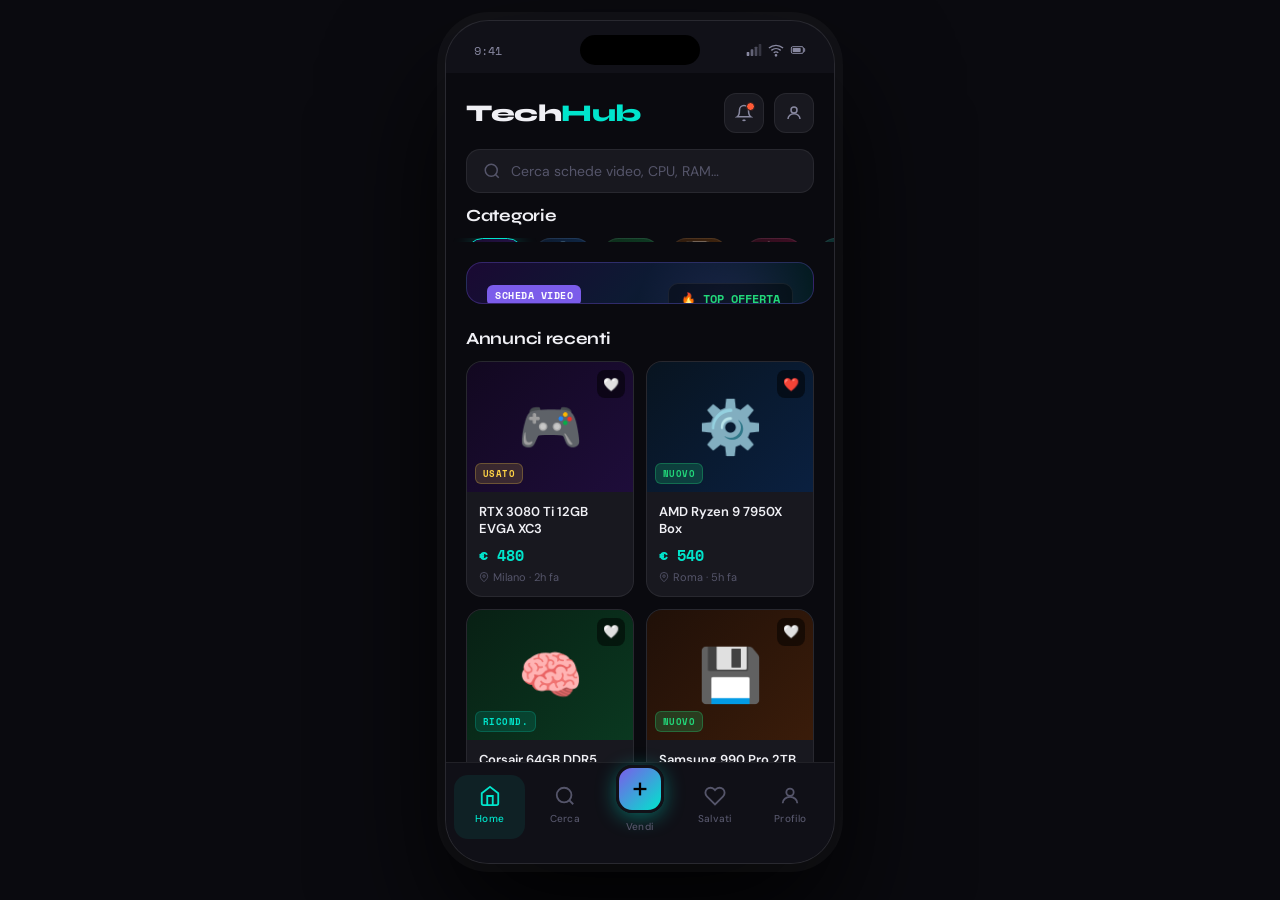
==== techmarket.html @ d09ad120 "aggiunto design claude" ====
<!DOCTYPE html>
<html lang="it">
<head>
<meta charset="UTF-8">
<meta name="viewport" content="width=device-width, initial-scale=1.0, maximum-scale=1.0">
<title>TechHub — Marketplace Hardware</title>
<link rel="preconnect" href="https://fonts.googleapis.com">
<link href="https://fonts.googleapis.com/css2?family=Space+Mono:wght@400;700&family=Syne:wght@400;600;700;800&family=DM+Sans:wght@300;400;500;600&display=swap" rel="stylesheet">
<style>
  :root {
    --bg: #0A0A0F;
    --surface: #111118;
    --surface2: #18181F;
    --surface3: #1E1E27;
    --border: rgba(255,255,255,0.07);
    --accent: #00E5CC;
    --accent2: #7B5CEA;
    --accent3: #FF5A36;
    --text: #F0F0F5;
    --text2: #8888A0;
    --text3: #55556A;
    --green: #22D87A;
    --yellow: #FFD445;
    --card-glow: rgba(0,229,204,0.04);
    --radius: 16px;
    --radius-sm: 10px;
    --font-display: 'Syne', sans-serif;
    --font-mono: 'Space Mono', monospace;
    --font-body: 'DM Sans', sans-serif;
  }

  * { margin: 0; padding: 0; box-sizing: border-box; -webkit-tap-highlight-color: transparent; }

  body {
    background: var(--bg);
    color: var(--text);
    font-family: var(--font-body);
    min-height: 100vh;
    display: flex;
    justify-content: center;
    align-items: flex-start;
    padding: 20px;
  }

  /* ── PHONE SHELL ── */
  .phone {
    width: 390px;
    min-height: 844px;
    background: var(--surface);
    border-radius: 44px;
    overflow: hidden;
    border: 1.5px solid rgba(255,255,255,0.10);
    box-shadow:
      0 0 0 8px rgba(255,255,255,0.03),
      0 60px 120px rgba(0,0,0,0.9),
      inset 0 1px 0 rgba(255,255,255,0.07);
    position: relative;
    display: flex;
    flex-direction: column;
  }

  /* STATUS BAR */
  .status-bar {
    display: flex;
    justify-content: space-between;
    align-items: center;
    padding: 14px 28px 8px;
    font-family: var(--font-mono);
    font-size: 12px;
    color: var(--text2);
    background: var(--surface);
    position: relative;
    z-index: 10;
    flex-shrink: 0;
  }
  .status-bar::after {
    content: '';
    position: absolute;
    top: 14px;
    left: 50%;
    transform: translateX(-50%);
    width: 120px;
    height: 30px;
    background: #000;
    border-radius: 20px;
  }
  .status-icons { display: flex; gap: 6px; align-items: center; }
  .status-icons svg { width: 16px; height: 16px; }

  /* CONTENT AREA */
  .app-content {
    flex: 1;
    overflow: hidden;
    position: relative;
  }

  /* PAGES */
  .page {
    position: absolute;
    inset: 0;
    overflow-y: auto;
    overflow-x: hidden;
    display: none;
    flex-direction: column;
    scrollbar-width: none;
    animation: pageIn 0.3s cubic-bezier(0.2,0,0,1);
  }
  .page::-webkit-scrollbar { display: none; }
  .page.active { display: flex; }

  @keyframes pageIn {
    from { opacity: 0; transform: translateY(12px); }
    to   { opacity: 1; transform: translateY(0); }
  }

  /* BOTTOM NAV */
  .bottom-nav {
    display: flex;
    padding: 12px 8px 24px;
    background: rgba(17,17,24,0.95);
    backdrop-filter: blur(20px);
    border-top: 1px solid var(--border);
    gap: 4px;
    flex-shrink: 0;
    position: relative;
    z-index: 100;
  }
  .nav-item {
    flex: 1;
    display: flex;
    flex-direction: column;
    align-items: center;
    gap: 5px;
    padding: 10px 4px 6px;
    border-radius: 14px;
    cursor: pointer;
    transition: all 0.2s;
    border: none;
    background: transparent;
    color: var(--text3);
  }
  .nav-item:hover { color: var(--text2); }
  .nav-item.active {
    color: var(--accent);
    background: rgba(0,229,204,0.08);
  }
  .nav-item svg { width: 22px; height: 22px; }
  .nav-item span { font-size: 10px; font-family: var(--font-body); font-weight: 500; letter-spacing: 0.02em; }

  /* ════════════════════════════════
     HOMEPAGE / FEED
  ════════════════════════════════ */
  .page-home { background: var(--bg); }

  .home-header {
    padding: 20px 20px 0;
    display: flex;
    justify-content: space-between;
    align-items: center;
  }
  .logo {
    font-family: var(--font-display);
    font-weight: 800;
    font-size: 24px;
    color: var(--text);
    letter-spacing: -0.5px;
  }
  .logo span { color: var(--accent); }
  .header-actions { display: flex; gap: 10px; align-items: center; }
  .icon-btn {
    width: 40px;
    height: 40px;
    border-radius: 12px;
    background: var(--surface2);
    border: 1px solid var(--border);
    display: flex;
    align-items: center;
    justify-content: center;
    cursor: pointer;
    color: var(--text2);
    transition: all 0.2s;
  }
  .icon-btn:hover { background: var(--surface3); color: var(--text); }
  .icon-btn svg { width: 18px; height: 18px; }
  .notif-dot {
    position: relative;
  }
  .notif-dot::after {
    content: '';
    position: absolute;
    top: 8px;
    right: 8px;
    width: 7px;
    height: 7px;
    background: var(--accent3);
    border-radius: 50%;
    border: 1.5px solid var(--surface2);
  }

  /* SEARCH BAR */
  .search-wrap {
    padding: 16px 20px 12px;
  }
  .search-bar {
    background: var(--surface2);
    border: 1px solid var(--border);
    border-radius: 14px;
    display: flex;
    align-items: center;
    gap: 10px;
    padding: 12px 16px;
    cursor: pointer;
    transition: border-color 0.2s;
  }
  .search-bar:hover { border-color: rgba(255,255,255,0.15); }
  .search-bar svg { width: 18px; height: 18px; color: var(--text3); flex-shrink: 0; }
  .search-bar span { font-size: 14px; color: var(--text3); font-weight: 400; }

  /* CATEGORIES */
  .section-title {
    font-family: var(--font-display);
    font-weight: 700;
    font-size: 17px;
    color: var(--text);
    letter-spacing: -0.3px;
    padding: 0 20px;
    margin-bottom: 12px;
  }
  .categories-scroll {
    display: flex;
    gap: 10px;
    padding: 0 20px 4px;
    overflow-x: auto;
    scrollbar-width: none;
    margin-bottom: 20px;
  }
  .categories-scroll::-webkit-scrollbar { display: none; }
  .cat-chip {
    flex-shrink: 0;
    display: flex;
    flex-direction: column;
    align-items: center;
    gap: 8px;
    cursor: pointer;
    transition: transform 0.2s;
  }
  .cat-chip:hover { transform: translateY(-2px); }
  .cat-icon {
    width: 58px;
    height: 58px;
    border-radius: 18px;
    display: flex;
    align-items: center;
    justify-content: center;
    font-size: 24px;
    border: 1px solid var(--border);
    transition: all 0.2s;
  }
  .cat-icon.gpu  { background: linear-gradient(135deg, #1a0d30, #2d1654); }
  .cat-icon.cpu  { background: linear-gradient(135deg, #0d1a2d, #0f2e54); }
  .cat-icon.ram  { background: linear-gradient(135deg, #0d2d1a, #0e4228); }
  .cat-icon.ssd  { background: linear-gradient(135deg, #2d1a0d, #4a2a0e); }
  .cat-icon.mb   { background: linear-gradient(135deg, #2d0d1a, #4a0e2a); }
  .cat-icon.cool { background: linear-gradient(135deg, #0d2d2d, #0e4040); }
  .cat-chip.sel .cat-icon { border-color: var(--accent); box-shadow: 0 0 16px rgba(0,229,204,0.25); }
  .cat-label { font-size: 11px; color: var(--text2); font-weight: 500; text-align: center; }

  /* FEATURED BANNER */
  .featured-banner {
    margin: 0 20px 24px;
    border-radius: var(--radius);
    background: linear-gradient(135deg, #1a0933 0%, #0d1a33 50%, #001a1a 100%);
    border: 1px solid rgba(123,92,234,0.3);
    padding: 20px;
    position: relative;
    overflow: hidden;
    cursor: pointer;
  }
  .featured-banner::before {
    content: '';
    position: absolute;
    top: -40px;
    right: -20px;
    width: 200px;
    height: 200px;
    background: radial-gradient(circle, rgba(123,92,234,0.2) 0%, transparent 70%);
  }
  .featured-tag {
    display: inline-block;
    background: var(--accent2);
    color: #fff;
    font-size: 10px;
    font-weight: 700;
    font-family: var(--font-mono);
    padding: 3px 8px;
    border-radius: 6px;
    margin-bottom: 8px;
    letter-spacing: 0.05em;
  }
  .featured-title {
    font-family: var(--font-display);
    font-size: 20px;
    font-weight: 800;
    line-height: 1.2;
    margin-bottom: 6px;
  }
  .featured-title span { color: var(--accent); }
  .featured-sub { font-size: 13px; color: var(--text2); margin-bottom: 16px; }
  .featured-price {
    font-family: var(--font-mono);
    font-size: 22px;
    font-weight: 700;
    color: var(--accent);
  }
  .featured-badge {
    position: absolute;
    top: 20px;
    right: 20px;
    background: rgba(0,0,0,0.4);
    border: 1px solid var(--border);
    border-radius: 10px;
    padding: 6px 12px;
    font-size: 12px;
    color: var(--green);
    font-family: var(--font-mono);
    font-weight: 700;
  }

  /* LISTING CARDS */
  .listing-grid {
    padding: 0 20px 20px;
    display: grid;
    grid-template-columns: 1fr 1fr;
    gap: 12px;
  }
  .listing-card {
    background: var(--surface2);
    border: 1px solid var(--border);
    border-radius: var(--radius);
    overflow: hidden;
    cursor: pointer;
    transition: all 0.2s;
  }
  .listing-card:hover {
    border-color: rgba(255,255,255,0.15);
    transform: translateY(-2px);
    box-shadow: 0 8px 32px rgba(0,0,0,0.4);
  }
  .card-thumb {
    height: 130px;
    display: flex;
    align-items: center;
    justify-content: center;
    font-size: 52px;
    position: relative;
    overflow: hidden;
  }
  .card-thumb.t1 { background: linear-gradient(135deg, #120820, #1e0d3a); }
  .card-thumb.t2 { background: linear-gradient(135deg, #081420, #0a2040); }
  .card-thumb.t3 { background: linear-gradient(135deg, #082014, #0a3820); }
  .card-thumb.t4 { background: linear-gradient(135deg, #201008, #3a1c0a); }
  .card-thumb.t5 { background: linear-gradient(135deg, #200814, #3a0a20); }
  .card-thumb.t6 { background: linear-gradient(135deg, #0a1a20, #0a2830); }
  .card-fav {
    position: absolute;
    top: 8px;
    right: 8px;
    width: 28px;
    height: 28px;
    border-radius: 8px;
    background: rgba(0,0,0,0.5);
    backdrop-filter: blur(8px);
    display: flex;
    align-items: center;
    justify-content: center;
    font-size: 13px;
  }
  .condition-badge {
    position: absolute;
    bottom: 8px;
    left: 8px;
    font-size: 9px;
    font-weight: 700;
    font-family: var(--font-mono);
    padding: 3px 7px;
    border-radius: 6px;
    letter-spacing: 0.05em;
    text-transform: uppercase;
  }
  .cond-new { background: rgba(34,216,122,0.2); color: var(--green); border: 1px solid rgba(34,216,122,0.3); }
  .cond-used { background: rgba(255,212,69,0.15); color: var(--yellow); border: 1px solid rgba(255,212,69,0.25); }
  .cond-ref { background: rgba(0,229,204,0.12); color: var(--accent); border: 1px solid rgba(0,229,204,0.2); }
  .card-body { padding: 12px; }
  .card-title {
    font-size: 13px;
    font-weight: 600;
    color: var(--text);
    line-height: 1.3;
    margin-bottom: 6px;
    display: -webkit-box;
    -webkit-line-clamp: 2;
    -webkit-box-orient: vertical;
    overflow: hidden;
  }
  .card-price {
    font-family: var(--font-mono);
    font-size: 15px;
    font-weight: 700;
    color: var(--accent);
    margin-bottom: 4px;
  }
  .card-meta {
    font-size: 11px;
    color: var(--text3);
    display: flex;
    align-items: center;
    gap: 4px;
  }
  .card-meta svg { width: 10px; height: 10px; }

  /* ════════════════════════════════
     SEARCH PAGE
  ════════════════════════════════ */
  .page-search { background: var(--bg); }

  .search-header {
    padding: 20px 20px 0;
    position: sticky;
    top: 0;
    background: rgba(10,10,15,0.95);
    backdrop-filter: blur(20px);
    z-index: 50;
    padding-bottom: 14px;
  }
  .search-input-wrap {
    display: flex;
    gap: 10px;
    align-items: center;
  }
  .search-input {
    flex: 1;
    background: var(--surface2);
    border: 1.5px solid var(--accent);
    border-radius: 14px;
    display: flex;
    align-items: center;
    gap: 10px;
    padding: 12px 16px;
    box-shadow: 0 0 20px rgba(0,229,204,0.1);
  }
  .search-input svg { width: 18px; height: 18px; color: var(--accent); flex-shrink: 0; }
  .search-input-text {
    font-size: 14px;
    font-weight: 400;
    color: var(--text);
    font-family: var(--font-body);
  }
  .search-input-cursor {
    display: inline-block;
    width: 2px;
    height: 14px;
    background: var(--accent);
    margin-left: 1px;
    animation: blink 1s infinite;
  }
  @keyframes blink { 0%,50% { opacity: 1; } 51%,100% { opacity: 0; } }

  .filter-btn {
    width: 48px;
    height: 48px;
    border-radius: 14px;
    background: var(--surface2);
    border: 1px solid var(--border);
    display: flex;
    align-items: center;
    justify-content: center;
    cursor: pointer;
    color: var(--text2);
    flex-shrink: 0;
    transition: all 0.2s;
    position: relative;
  }
  .filter-btn svg { width: 20px; height: 20px; }
  .filter-count {
    position: absolute;
    top: 6px;
    right: 6px;
    width: 16px;
    height: 16px;
    background: var(--accent3);
    border-radius: 50%;
    font-size: 9px;
    font-weight: 700;
    font-family: var(--font-mono);
    display: flex;
    align-items: center;
    justify-content: center;
    color: #fff;
  }

  /* FILTER CHIPS */
  .filter-chips {
    display: flex;
    gap: 8px;
    padding: 12px 20px 0;
    overflow-x: auto;
    scrollbar-width: none;
  }
  .filter-chips::-webkit-scrollbar { display: none; }
  .fchip {
    flex-shrink: 0;
    padding: 6px 14px;
    border-radius: 30px;
    font-size: 12px;
    font-weight: 500;
    font-family: var(--font-body);
    cursor: pointer;
    transition: all 0.2s;
  }
  .fchip.active {
    background: var(--accent);
    color: #000;
    font-weight: 700;
  }
  .fchip:not(.active) {
    background: var(--surface2);
    color: var(--text2);
    border: 1px solid var(--border);
  }

  /* SORT BAR */
  .sort-bar {
    display: flex;
    justify-content: space-between;
    align-items: center;
    padding: 16px 20px 12px;
  }
  .results-count {
    font-size: 13px;
    color: var(--text2);
  }
  .results-count strong { color: var(--text); font-family: var(--font-mono); }
  .sort-select {
    display: flex;
    align-items: center;
    gap: 6px;
    font-size: 12px;
    color: var(--text2);
    cursor: pointer;
    background: var(--surface2);
    padding: 6px 12px;
    border-radius: 30px;
    border: 1px solid var(--border);
  }
  .sort-select svg { width: 14px; height: 14px; }

  /* LIST VIEW CARDS */
  .search-results { padding: 0 20px 20px; display: flex; flex-direction: column; gap: 10px; }
  .result-card {
    background: var(--surface2);
    border: 1px solid var(--border);
    border-radius: var(--radius);
    display: flex;
    gap: 14px;
    padding: 14px;
    cursor: pointer;
    transition: all 0.2s;
    overflow: hidden;
    position: relative;
  }
  .result-card::before {
    content: '';
    position: absolute;
    left: 0;
    top: 0;
    bottom: 0;
    width: 3px;
    background: transparent;
    transition: background 0.2s;
  }
  .result-card:hover { border-color: rgba(255,255,255,0.15); transform: translateX(2px); }
  .result-card:hover::before { background: var(--accent); }
  .result-thumb {
    width: 90px;
    height: 90px;
    border-radius: 12px;
    display: flex;
    align-items: center;
    justify-content: center;
    font-size: 40px;
    flex-shrink: 0;
  }
  .rt1 { background: linear-gradient(135deg, #120820, #1e0d3a); }
  .rt2 { background: linear-gradient(135deg, #081420, #0a2040); }
  .rt3 { background: linear-gradient(135deg, #082014, #0a3820); }
  .rt4 { background: linear-gradient(135deg, #201008, #3a1c0a); }
  .rt5 { background: linear-gradient(135deg, #200814, #3a0a20); }
  .result-info { flex: 1; min-width: 0; }
  .result-title {
    font-size: 14px;
    font-weight: 600;
    color: var(--text);
    margin-bottom: 4px;
    white-space: nowrap;
    overflow: hidden;
    text-overflow: ellipsis;
  }
  .result-spec {
    font-size: 11px;
    color: var(--text2);
    margin-bottom: 8px;
    font-family: var(--font-mono);
  }
  .result-bottom {
    display: flex;
    justify-content: space-between;
    align-items: flex-end;
  }
  .result-price {
    font-family: var(--font-mono);
    font-size: 17px;
    font-weight: 700;
    color: var(--accent);
  }
  .result-price .was {
    font-size: 11px;
    color: var(--text3);
    text-decoration: line-through;
    font-weight: 400;
    display: block;
  }
  .result-tags { display: flex; flex-direction: column; align-items: flex-end; gap: 4px; }
  .tag {
    font-size: 10px;
    font-weight: 700;
    font-family: var(--font-mono);
    padding: 2px 8px;
    border-radius: 5px;
    letter-spacing: 0.04em;
    text-transform: uppercase;
  }
  .tag-loc { background: rgba(123,92,234,0.15); color: var(--accent2); border: 1px solid rgba(123,92,234,0.25); }
  .tag-ship { background: rgba(34,216,122,0.1); color: var(--green); border: 1px solid rgba(34,216,122,0.2); }
  .tag-neg { background: rgba(255,212,69,0.1); color: var(--yellow); border: 1px solid rgba(255,212,69,0.2); }

  /* ════════════════════════════════
     PRODUCT PAGE
  ════════════════════════════════ */
  .page-product { background: var(--bg); }

  .product-header {
    display: flex;
    justify-content: space-between;
    align-items: center;
    padding: 16px 20px;
    position: sticky;
    top: 0;
    background: rgba(10,10,15,0.9);
    backdrop-filter: blur(20px);
    z-index: 50;
  }

  .product-gallery {
    height: 260px;
    background: linear-gradient(135deg, #120820, #0a1020, #001a1a);
    display: flex;
    align-items: center;
    justify-content: center;
    position: relative;
    overflow: hidden;
  }
  .product-gallery::before {
    content: '';
    position: absolute;
    inset: 0;
    background:
      radial-gradient(circle at 30% 50%, rgba(123,92,234,0.15) 0%, transparent 60%),
      radial-gradient(circle at 70% 50%, rgba(0,229,204,0.1) 0%, transparent 60%);
  }
  .product-gallery-img { font-size: 110px; position: relative; z-index: 1; filter: drop-shadow(0 0 40px rgba(0,229,204,0.3)); }
  .gallery-dots { position: absolute; bottom: 14px; left: 50%; transform: translateX(-50%); display: flex; gap: 5px; }
  .gdot {
    width: 6px;
    height: 6px;
    border-radius: 50%;
    background: rgba(255,255,255,0.3);
    transition: all 0.2s;
  }
  .gdot.active { width: 16px; border-radius: 3px; background: var(--accent); }
  .gallery-share {
    position: absolute;
    top: 16px;
    right: 16px;
    display: flex;
    gap: 8px;
  }
  .gallery-action {
    width: 36px;
    height: 36px;
    border-radius: 10px;
    background: rgba(0,0,0,0.5);
    backdrop-filter: blur(8px);
    display: flex;
    align-items: center;
    justify-content: center;
    color: var(--text);
    cursor: pointer;
    border: 1px solid rgba(255,255,255,0.1);
  }
  .gallery-action svg { width: 16px; height: 16px; }

  .product-body { padding: 20px; }

  .product-badges { display: flex; gap: 8px; margin-bottom: 12px; flex-wrap: wrap; }

  .product-title {
    font-family: var(--font-display);
    font-size: 22px;
    font-weight: 800;
    line-height: 1.2;
    letter-spacing: -0.5px;
    margin-bottom: 6px;
  }
  .product-subtitle { font-size: 14px; color: var(--text2); margin-bottom: 20px; font-family: var(--font-mono); }

  .price-row {
    display: flex;
    justify-content: space-between;
    align-items: center;
    background: var(--surface2);
    border: 1px solid var(--border);
    border-radius: var(--radius);
    padding: 16px;
    margin-bottom: 20px;
  }
  .price-main {
    font-family: var(--font-mono);
    font-size: 28px;
    font-weight: 700;
    color: var(--accent);
  }
  .price-was {
    font-size: 13px;
    color: var(--text3);
    text-decoration: line-through;
    font-family: var(--font-mono);
    margin-top: 2px;
  }
  .price-actions { display: flex; gap: 8px; }
  .fav-btn {
    width: 42px;
    height: 42px;
    border-radius: 12px;
    background: var(--surface3);
    border: 1px solid var(--border);
    display: flex;
    align-items: center;
    justify-content: center;
    cursor: pointer;
    transition: all 0.2s;
  }
  .fav-btn svg { width: 20px; height: 20px; color: var(--text2); }
  .fav-btn.liked svg { color: var(--accent3); fill: var(--accent3); }

  /* SPECS TABLE */
  .specs-title {
    font-family: var(--font-display);
    font-size: 15px;
    font-weight: 700;
    margin-bottom: 12px;
    color: var(--text);
  }
  .specs-grid {
    display: grid;
    grid-template-columns: 1fr 1fr;
    gap: 8px;
    margin-bottom: 20px;
  }
  .spec-item {
    background: var(--surface2);
    border: 1px solid var(--border);
    border-radius: var(--radius-sm);
    padding: 12px;
  }
  .spec-label { font-size: 10px; color: var(--text3); text-transform: uppercase; letter-spacing: 0.08em; font-family: var(--font-mono); margin-bottom: 4px; }
  .spec-value { font-size: 13px; font-weight: 600; color: var(--text); }

  .desc-box {
    background: var(--surface2);
    border: 1px solid var(--border);
    border-radius: var(--radius);
    padding: 16px;
    margin-bottom: 20px;
  }
  .desc-text { font-size: 13px; color: var(--text2); line-height: 1.7; }
  .desc-more { color: var(--accent); font-size: 13px; font-weight: 600; margin-top: 8px; cursor: pointer; }

  /* SELLER CARD */
  .seller-card {
    background: var(--surface2);
    border: 1px solid var(--border);
    border-radius: var(--radius);
    padding: 16px;
    margin-bottom: 20px;
  }
  .seller-header-row {
    display: flex;
    align-items: center;
    gap: 12px;
    margin-bottom: 14px;
  }
  .seller-avatar {
    width: 50px;
    height: 50px;
    border-radius: 16px;
    background: linear-gradient(135deg, var(--accent2), var(--accent));
    display: flex;
    align-items: center;
    justify-content: center;
    font-size: 22px;
    font-weight: 700;
    font-family: var(--font-display);
    color: #fff;
    flex-shrink: 0;
    border: 2px solid rgba(0,229,204,0.3);
  }
  .seller-info { flex: 1; }
  .seller-name {
    font-size: 15px;
    font-weight: 700;
    font-family: var(--font-display);
    margin-bottom: 2px;
  }
  .seller-meta { font-size: 11px; color: var(--text2); display: flex; align-items: center; gap: 6px; }
  .verified-badge {
    background: rgba(0,229,204,0.1);
    color: var(--accent);
    font-size: 10px;
    font-weight: 700;
    font-family: var(--font-mono);
    padding: 2px 7px;
    border-radius: 5px;
    border: 1px solid rgba(0,229,204,0.2);
  }
  .seller-stats {
    display: grid;
    grid-template-columns: repeat(3, 1fr);
    gap: 10px;
    margin-bottom: 14px;
  }
  .seller-stat {
    text-align: center;
    background: var(--surface3);
    border-radius: 10px;
    padding: 10px 6px;
  }
  .seller-stat-val {
    font-family: var(--font-mono);
    font-size: 16px;
    font-weight: 700;
    color: var(--text);
    margin-bottom: 2px;
  }
  .seller-stat-val.green { color: var(--green); }
  .seller-stat-val.yellow { color: var(--yellow); }
  .seller-stat-label { font-size: 10px; color: var(--text3); text-transform: uppercase; letter-spacing: 0.05em; font-family: var(--font-mono); }

  .stars { color: var(--yellow); font-size: 14px; letter-spacing: 1px; }

  .contact-btns { display: flex; gap: 8px; }
  .btn-chat {
    flex: 1;
    padding: 14px;
    border-radius: var(--radius-sm);
    background: var(--accent);
    color: #000;
    font-size: 14px;
    font-weight: 700;
    font-family: var(--font-display);
    border: none;
    cursor: pointer;
    display: flex;
    align-items: center;
    justify-content: center;
    gap: 8px;
    transition: all 0.2s;
    letter-spacing: 0.02em;
  }
  .btn-chat:hover { background: #00ccb5; transform: translateY(-1px); }
  .btn-chat svg { width: 18px; height: 18px; }
  .btn-call {
    width: 50px;
    border-radius: var(--radius-sm);
    background: var(--surface3);
    border: 1px solid var(--border);
    display: flex;
    align-items: center;
    justify-content: center;
    cursor: pointer;
    transition: all 0.2s;
    color: var(--text2);
  }
  .btn-call:hover { border-color: var(--text); color: var(--text); }
  .btn-call svg { width: 20px; height: 20px; }

  /* STICKY BUY BAR */
  .buy-bar {
    position: sticky;
    bottom: 0;
    background: rgba(17,17,24,0.97);
    backdrop-filter: blur(20px);
    border-top: 1px solid var(--border);
    padding: 14px 20px 20px;
    display: flex;
    gap: 10px;
    align-items: center;
    z-index: 50;
  }
  .buy-price {
    flex: 1;
  }
  .buy-price-label { font-size: 11px; color: var(--text3); margin-bottom: 2px; text-transform: uppercase; font-family: var(--font-mono); letter-spacing: 0.06em; }
  .buy-price-val { font-family: var(--font-mono); font-size: 20px; font-weight: 700; color: var(--accent); }
  .btn-buy {
    padding: 14px 24px;
    border-radius: var(--radius-sm);
    background: linear-gradient(135deg, var(--accent2), var(--accent));
    color: #fff;
    font-size: 14px;
    font-weight: 700;
    font-family: var(--font-display);
    border: none;
    cursor: pointer;
    transition: all 0.2s;
    letter-spacing: 0.02em;
    white-space: nowrap;
  }
  .btn-buy:hover { opacity: 0.9; transform: translateY(-1px); box-shadow: 0 6px 24px rgba(123,92,234,0.4); }

  /* ════════════════════════════════
     PROFILE PAGE
  ════════════════════════════════ */
  .page-profile { background: var(--bg); }

  .profile-banner {
    height: 160px;
    background: linear-gradient(135deg, #0d0820 0%, #1a0d40 40%, #002020 100%);
    position: relative;
    overflow: hidden;
  }
  .profile-banner::before {
    content: '';
    position: absolute;
    inset: 0;
    background:
      radial-gradient(circle at 20% 50%, rgba(123,92,234,0.3) 0%, transparent 60%),
      radial-gradient(circle at 80% 50%, rgba(0,229,204,0.2) 0%, transparent 60%);
  }
  .profile-banner-pattern {
    position: absolute;
    inset: 0;
    background-image: repeating-linear-gradient(
      45deg,
      transparent,
      transparent 20px,
      rgba(255,255,255,0.015) 20px,
      rgba(255,255,255,0.015) 21px
    );
  }
  .profile-settings-btn {
    position: absolute;
    top: 16px;
    right: 16px;
    width: 36px;
    height: 36px;
    border-radius: 10px;
    background: rgba(0,0,0,0.4);
    backdrop-filter: blur(8px);
    display: flex;
    align-items: center;
    justify-content: center;
    cursor: pointer;
    border: 1px solid rgba(255,255,255,0.1);
    color: var(--text2);
  }
  .profile-settings-btn svg { width: 18px; height: 18px; }

  .profile-info-row {
    padding: 0 20px 20px;
    display: flex;
    gap: 16px;
    align-items: flex-end;
    margin-top: -40px;
    position: relative;
    z-index: 2;
  }
  .profile-avatar {
    width: 80px;
    height: 80px;
    border-radius: 24px;
    background: linear-gradient(135deg, var(--accent2), #4a2db0);
    display: flex;
    align-items: center;
    justify-content: center;
    font-size: 32px;
    font-weight: 800;
    font-family: var(--font-display);
    color: #fff;
    border: 3px solid var(--surface);
    flex-shrink: 0;
    box-shadow: 0 4px 20px rgba(123,92,234,0.4);
  }
  .profile-text { flex: 1; padding-bottom: 4px; }
  .profile-name {
    font-family: var(--font-display);
    font-size: 20px;
    font-weight: 800;
    margin-bottom: 2px;
    letter-spacing: -0.3px;
  }
  .profile-handle { font-size: 13px; color: var(--text3); font-family: var(--font-mono); margin-bottom: 4px; }
  .profile-verified { display: flex; align-items: center; gap: 6px; }

  .profile-stats-row {
    display: grid;
    grid-template-columns: repeat(4, 1fr);
    gap: 8px;
    padding: 0 20px 20px;
  }
  .pstat {
    background: var(--surface2);
    border: 1px solid var(--border);
    border-radius: var(--radius-sm);
    padding: 12px 8px;
    text-align: center;
  }
  .pstat-val {
    font-family: var(--font-mono);
    font-size: 17px;
    font-weight: 700;
    color: var(--text);
    margin-bottom: 2px;
  }
  .pstat-val.ac { color: var(--accent); }
  .pstat-val.gn { color: var(--green); }
  .pstat-label { font-size: 9px; color: var(--text3); text-transform: uppercase; letter-spacing: 0.06em; font-family: var(--font-mono); }

  .profile-bio {
    margin: 0 20px 20px;
    background: var(--surface2);
    border: 1px solid var(--border);
    border-radius: var(--radius);
    padding: 14px;
    font-size: 13px;
    color: var(--text2);
    line-height: 1.6;
  }

  /* TABS */
  .profile-tabs {
    display: flex;
    padding: 0 20px;
    gap: 4px;
    border-bottom: 1px solid var(--border);
    margin-bottom: 16px;
    position: sticky;
    top: 0;
    background: rgba(10,10,15,0.95);
    backdrop-filter: blur(10px);
    z-index: 30;
    padding-top: 4px;
  }
  .ptab {
    flex: 1;
    padding: 12px 8px;
    text-align: center;
    font-size: 13px;
    font-weight: 600;
    font-family: var(--font-body);
    color: var(--text3);
    cursor: pointer;
    border-bottom: 2px solid transparent;
    transition: all 0.2s;
    margin-bottom: -1px;
  }
  .ptab.active { color: var(--accent); border-bottom-color: var(--accent); }

  .listing-grid-profile {
    padding: 0 20px 20px;
    display: grid;
    grid-template-columns: 1fr 1fr;
    gap: 12px;
  }

  /* ACTIVE LISTING CARD */
  .profile-listing-card {
    background: var(--surface2);
    border: 1px solid var(--border);
    border-radius: var(--radius);
    overflow: hidden;
    cursor: pointer;
    transition: all 0.2s;
    position: relative;
  }
  .profile-listing-card:hover { transform: translateY(-2px); border-color: rgba(255,255,255,0.15); }
  .plc-thumb {
    height: 110px;
    display: flex;
    align-items: center;
    justify-content: center;
    font-size: 44px;
    position: relative;
  }
  .plc-status {
    position: absolute;
    top: 8px;
    right: 8px;
    font-size: 9px;
    font-weight: 700;
    font-family: var(--font-mono);
    padding: 3px 7px;
    border-radius: 5px;
    text-transform: uppercase;
    letter-spacing: 0.05em;
  }
  .status-active { background: rgba(34,216,122,0.15); color: var(--green); border: 1px solid rgba(34,216,122,0.25); }
  .status-paused { background: rgba(255,212,69,0.12); color: var(--yellow); border: 1px solid rgba(255,212,69,0.2); }
  .status-sold { background: rgba(255,90,54,0.12); color: var(--accent3); border: 1px solid rgba(255,90,54,0.2); }
  .plc-body { padding: 10px 12px; }
  .plc-title { font-size: 12px; font-weight: 600; margin-bottom: 4px; line-height: 1.3; color: var(--text); }
  .plc-price { font-family: var(--font-mono); font-size: 14px; font-weight: 700; color: var(--accent); margin-bottom: 6px; }
  .plc-stats {
    display: flex;
    gap: 10px;
  }
  .plc-stat { font-size: 10px; color: var(--text3); display: flex; align-items: center; gap: 3px; }
  .plc-stat svg { width: 10px; height: 10px; }

  .add-listing-btn {
    width: 100%;
    padding: 16px;
    border-radius: var(--radius);
    background: transparent;
    border: 2px dashed rgba(0,229,204,0.3);
    color: var(--accent);
    font-size: 14px;
    font-weight: 700;
    font-family: var(--font-display);
    cursor: pointer;
    display: flex;
    align-items: center;
    justify-content: center;
    gap: 8px;
    transition: all 0.2s;
    margin-top: 4px;
  }
  .add-listing-btn:hover { background: rgba(0,229,204,0.05); border-color: rgba(0,229,204,0.5); }
  .add-listing-btn svg { width: 20px; height: 20px; }

  /* DIVIDER */
  .section-divider {
    height: 1px;
    background: var(--border);
    margin: 4px 20px 20px;
  }

  /* BACK LINK */
  .back-link {
    display: flex;
    align-items: center;
    gap: 8px;
    font-size: 14px;
    color: var(--text2);
    cursor: pointer;
    transition: color 0.2s;
  }
  .back-link:hover { color: var(--text); }
  .back-link svg { width: 20px; height: 20px; }

  /* MISC */
  .mb-16 { margin-bottom: 16px; }
  .mb-20 { margin-bottom: 20px; }
  .px-20 { padding: 0 20px; }

  .related-title {
    font-family: var(--font-display);
    font-size: 16px;
    font-weight: 700;
    padding: 0 20px;
    margin-bottom: 12px;
  }
  .related-scroll {
    display: flex;
    gap: 10px;
    padding: 0 20px 24px;
    overflow-x: auto;
    scrollbar-width: none;
  }
  .related-scroll::-webkit-scrollbar { display: none; }
  .related-card {
    flex-shrink: 0;
    width: 130px;
    background: var(--surface2);
    border: 1px solid var(--border);
    border-radius: var(--radius);
    overflow: hidden;
    cursor: pointer;
    transition: all 0.2s;
  }
  .related-card:hover { transform: translateY(-2px); }
  .rc-thumb {
    height: 90px;
    display: flex;
    align-items: center;
    justify-content: center;
    font-size: 38px;
  }
  .rc-body { padding: 8px 10px 10px; }
  .rc-title { font-size: 11px; font-weight: 600; color: var(--text); margin-bottom: 3px; line-height: 1.3; }
  .rc-price { font-family: var(--font-mono); font-size: 12px; font-weight: 700; color: var(--accent); }

  /* GLOW EFFECT */
  .glow-accent { text-shadow: 0 0 20px rgba(0,229,204,0.5); }
</style>
</head>
<body>
<div class="phone">

  <!-- STATUS BAR -->
  <div class="status-bar">
    <span>9:41</span>
    <div style="width:120px;height:30px;"></div><!-- notch space -->
    <div class="status-icons">
      <!-- Signal -->
      <svg viewBox="0 0 24 24" fill="currentColor"><rect x="1" y="15" width="4" height="6" rx="1"/><rect x="7" y="11" width="4" height="10" rx="1" opacity=".7"/><rect x="13" y="7" width="4" height="14" rx="1" opacity=".5"/><rect x="19" y="3" width="4" height="18" rx="1" opacity=".3"/></svg>
      <!-- Wifi -->
      <svg viewBox="0 0 24 24" fill="none" stroke="currentColor" stroke-width="2"><path d="M5 12.55a11 11 0 0114.08 0"/><path d="M1.42 9a16 16 0 0121.16 0"/><path d="M8.53 16.11a6 6 0 016.95 0"/><circle cx="12" cy="20" r="1" fill="currentColor"/></svg>
      <!-- Battery -->
      <svg viewBox="0 0 24 24" fill="none" stroke="currentColor" stroke-width="1.5"><rect x="2" y="7" width="18" height="10" rx="2"/><path d="M20 10h2v4h-2"/><rect x="4" y="9" width="12" height="6" rx="1" fill="currentColor" stroke="none"/></svg>
    </div>
  </div>

  <!-- APP CONTENT -->
  <div class="app-content">

    <!-- ══════════════════════════════
         HOME PAGE
    ══════════════════════════════ -->
    <div class="page page-home active" id="page-home">

      <div class="home-header">
        <div class="logo">Tech<span>Hub</span></div>
        <div class="header-actions">
          <div class="icon-btn notif-dot">
            <svg viewBox="0 0 24 24" fill="none" stroke="currentColor" stroke-width="2"><path d="M18 8A6 6 0 006 8c0 7-3 9-3 9h18s-3-2-3-9"/><path d="M13.73 21a2 2 0 01-3.46 0"/></svg>
          </div>
          <div class="icon-btn" onclick="showPage('profile')">
            <svg viewBox="0 0 24 24" fill="none" stroke="currentColor" stroke-width="2"><circle cx="12" cy="8" r="4"/><path d="M4 20c0-4 3.6-7 8-7s8 3 8 7"/></svg>
          </div>
        </div>
      </div>

      <div class="search-wrap" onclick="showPage('search')">
        <div class="search-bar">
          <svg viewBox="0 0 24 24" fill="none" stroke="currentColor" stroke-width="2"><circle cx="11" cy="11" r="8"/><path d="m21 21-4.35-4.35"/></svg>
          <span>Cerca schede video, CPU, RAM…</span>
        </div>
      </div>

      <!-- CATEGORIES -->
      <div class="section-title">Categorie</div>
      <div class="categories-scroll">
        <div class="cat-chip sel">
          <div class="cat-icon gpu">🎮</div>
          <span class="cat-label">GPU</span>
        </div>
        <div class="cat-chip">
          <div class="cat-icon cpu">⚙️</div>
          <span class="cat-label">CPU</span>
        </div>
        <div class="cat-chip">
          <div class="cat-icon ram">🧠</div>
          <span class="cat-label">RAM</span>
        </div>
        <div class="cat-chip">
          <div class="cat-icon ssd">💾</div>
          <span class="cat-label">SSD</span>
        </div>
        <div class="cat-chip">
          <div class="cat-icon mb">🔌</div>
          <span class="cat-label">Schede Madri</span>
        </div>
        <div class="cat-chip">
          <div class="cat-icon cool">❄️</div>
          <span class="cat-label">Cooling</span>
        </div>
      </div>

      <!-- FEATURED BANNER -->
      <div class="featured-banner" onclick="showPage('product')">
        <div class="featured-badge">🔥 TOP OFFERTA</div>
        <div class="featured-tag">SCHEDA VIDEO</div>
        <div class="featured-title">RTX 4090<br><span>24GB GDDR6X</span></div>
        <div class="featured-sub">ASUS ROG STRIX · Come nuova</div>
        <div class="featured-price">€ 1.250</div>
      </div>

      <!-- LISTINGS -->
      <div class="section-title">Annunci recenti</div>
      <div class="listing-grid">

        <div class="listing-card" onclick="showPage('product')">
          <div class="card-thumb t1">
            🎮
            <div class="card-fav">🤍</div>
            <div class="condition-badge cond-used">Usato</div>
          </div>
          <div class="card-body">
            <div class="card-title">RTX 3080 Ti 12GB EVGA XC3</div>
            <div class="card-price">€ 480</div>
            <div class="card-meta">
              <svg viewBox="0 0 24 24" fill="none" stroke="currentColor" stroke-width="2"><path d="M21 10c0 7-9 13-9 13s-9-6-9-13a9 9 0 0118 0z"/><circle cx="12" cy="10" r="3"/></svg>
              Milano · 2h fa
            </div>
          </div>
        </div>

        <div class="listing-card" onclick="showPage('product')">
          <div class="card-thumb t2">
            ⚙️
            <div class="card-fav">❤️</div>
            <div class="condition-badge cond-new">Nuovo</div>
          </div>
          <div class="card-body">
            <div class="card-title">AMD Ryzen 9 7950X Box</div>
            <div class="card-price">€ 540</div>
            <div class="card-meta">
              <svg viewBox="0 0 24 24" fill="none" stroke="currentColor" stroke-width="2"><path d="M21 10c0 7-9 13-9 13s-9-6-9-13a9 9 0 0118 0z"/><circle cx="12" cy="10" r="3"/></svg>
              Roma · 5h fa
            </div>
          </div>
        </div>

        <div class="listing-card" onclick="showPage('product')">
          <div class="card-thumb t3">
            🧠
            <div class="card-fav">🤍</div>
            <div class="condition-badge cond-ref">Ricond.</div>
          </div>
          <div class="card-body">
            <div class="card-title">Corsair 64GB DDR5 6000MHz</div>
            <div class="card-price">€ 180</div>
            <div class="card-meta">
              <svg viewBox="0 0 24 24" fill="none" stroke="currentColor" stroke-width="2"><path d="M21 10c0 7-9 13-9 13s-9-6-9-13a9 9 0 0118 0z"/><circle cx="12" cy="10" r="3"/></svg>
              Torino · 1g fa
            </div>
          </div>
        </div>

        <div class="listing-card" onclick="showPage('product')">
          <div class="card-thumb t4">
            💾
            <div class="card-fav">🤍</div>
            <div class="condition-badge cond-new">Nuovo</div>
          </div>
          <div class="card-body">
            <div class="card-title">Samsung 990 Pro 2TB NVMe</div>
            <div class="card-price">€ 140</div>
            <div class="card-meta">
              <svg viewBox="0 0 24 24" fill="none" stroke="currentColor" stroke-width="2"><path d="M21 10c0 7-9 13-9 13s-9-6-9-13a9 9 0 0118 0z"/><circle cx="12" cy="10" r="3"/></svg>
              Napoli · 3g fa
            </div>
          </div>
        </div>

        <div class="listing-card" onclick="showPage('product')">
          <div class="card-thumb t5">
            🔌
            <div class="card-fav">🤍</div>
            <div class="condition-badge cond-used">Usato</div>
          </div>
          <div class="card-body">
            <div class="card-title">ASUS ROG MAXIMUS Z790 Hero</div>
            <div class="card-price">€ 390</div>
            <div class="card-meta">
              <svg viewBox="0 0 24 24" fill="none" stroke="currentColor" stroke-width="2"><path d="M21 10c0 7-9 13-9 13s-9-6-9-13a9 9 0 0118 0z"/><circle cx="12" cy="10" r="3"/></svg>
              Firenze · 1g fa
            </div>
          </div>
        </div>

        <div class="listing-card" onclick="showPage('product')">
          <div class="card-thumb t6">
            ❄️
            <div class="card-fav">🤍</div>
            <div class="condition-badge cond-used">Usato</div>
          </div>
          <div class="card-body">
            <div class="card-title">Noctua NH-D15 Dual Fan CPU</div>
            <div class="card-price">€ 75</div>
            <div class="card-meta">
              <svg viewBox="0 0 24 24" fill="none" stroke="currentColor" stroke-width="2"><path d="M21 10c0 7-9 13-9 13s-9-6-9-13a9 9 0 0118 0z"/><circle cx="12" cy="10" r="3"/></svg>
              Bologna · 2g fa
            </div>
          </div>
        </div>

      </div>
    </div><!-- /home -->


    <!-- ══════════════════════════════
         SEARCH PAGE
    ══════════════════════════════ -->
    <div class="page page-search" id="page-search">

      <div class="search-header">
        <div class="search-input-wrap">
          <div class="search-input">
            <svg viewBox="0 0 24 24" fill="none" stroke="currentColor" stroke-width="2"><circle cx="11" cy="11" r="8"/><path d="m21 21-4.35-4.35"/></svg>
            <span class="search-input-text">RTX 4070<span class="search-input-cursor"></span></span>
          </div>
          <div class="filter-btn">
            <svg viewBox="0 0 24 24" fill="none" stroke="currentColor" stroke-width="2"><line x1="4" y1="6" x2="20" y2="6"/><line x1="8" y1="12" x2="16" y2="12"/><line x1="11" y1="18" x2="13" y2="18"/></svg>
            <div class="filter-count">3</div>
          </div>
        </div>
        <div class="filter-chips">
          <div class="fchip active">Tutti</div>
          <div class="fchip">GPU Nvidia</div>
          <div class="fchip">GPU AMD</div>
          <div class="fchip">< €500</div>
          <div class="fchip">Nuovi</div>
          <div class="fchip">Spedizione</div>
        </div>
      </div>

      <div class="sort-bar">
        <div class="results-count"><strong>47</strong> annunci trovati</div>
        <div class="sort-select">
          <svg viewBox="0 0 24 24" fill="none" stroke="currentColor" stroke-width="2"><path d="M3 6h18M7 12h10M11 18h2"/></svg>
          Recenti
          <svg viewBox="0 0 24 24" fill="none" stroke="currentColor" stroke-width="2"><path d="M6 9l6 6 6-6"/></svg>
        </div>
      </div>

      <div class="search-results">

        <div class="result-card" onclick="showPage('product')">
          <div class="result-thumb rt1">🎮</div>
          <div class="result-info">
            <div class="result-title">RTX 4070 Ti SUPER 16GB</div>
            <div class="result-spec">ASUS TUF · PCIe 4.0 · 285W TDP</div>
            <div class="result-bottom">
              <div class="result-price">
                <span class="was">€ 750</span>
                € 620
              </div>
              <div class="result-tags">
                <span class="tag tag-ship">Spedisce</span>
                <span class="tag tag-loc">Milano</span>
              </div>
            </div>
          </div>
        </div>

        <div class="result-card" onclick="showPage('product')">
          <div class="result-thumb rt2">🎮</div>
          <div class="result-info">
            <div class="result-title">RTX 4070 Founders Ed. 12GB</div>
            <div class="result-spec">NVIDIA · PCIe 4.0 · 200W TDP</div>
            <div class="result-bottom">
              <div class="result-price">
                € 490
              </div>
              <div class="result-tags">
                <span class="tag tag-neg">Trattabile</span>
                <span class="tag tag-loc">Roma</span>
              </div>
            </div>
          </div>
        </div>

        <div class="result-card" onclick="showPage('product')">
          <div class="result-thumb rt3">🎮</div>
          <div class="result-info">
            <div class="result-title">RTX 4070 SUPER MSI Gaming X Slim</div>
            <div class="result-spec">MSI · PCIe 4.0 · 220W TDP</div>
            <div class="result-bottom">
              <div class="result-price">
                <span class="was">€ 670</span>
                € 550
              </div>
              <div class="result-tags">
                <span class="tag tag-ship">Spedisce</span>
                <span class="tag tag-loc">Torino</span>
              </div>
            </div>
          </div>
        </div>

        <div class="result-card" onclick="showPage('product')">
          <div class="result-thumb rt4">🎮</div>
          <div class="result-info">
            <div class="result-title">RTX 4070 GIGABYTE WindForce OC</div>
            <div class="result-spec">GIGABYTE · PCIe 4.0 · 215W TDP</div>
            <div class="result-bottom">
              <div class="result-price">
                € 510
              </div>
              <div class="result-tags">
                <span class="tag tag-loc">Napoli</span>
              </div>
            </div>
          </div>
        </div>

        <div class="result-card" onclick="showPage('product')">
          <div class="result-thumb rt5">🎮</div>
          <div class="result-info">
            <div class="result-title">RTX 4070 Ti Zotac AMP Extreme</div>
            <div class="result-spec">ZOTAC · PCIe 4.0 · 285W TDP</div>
            <div class="result-bottom">
              <div class="result-price">
                <span class="was">€ 800</span>
                € 680
              </div>
              <div class="result-tags">
                <span class="tag tag-ship">Spedisce</span>
                <span class="tag tag-neg">Trattabile</span>
              </div>
            </div>
          </div>
        </div>

      </div>
    </div><!-- /search -->


    <!-- ══════════════════════════════
         PRODUCT PAGE
    ══════════════════════════════ -->
    <div class="page page-product" id="page-product">

      <div class="product-header">
        <div class="back-link" onclick="goBack()">
          <svg viewBox="0 0 24 24" fill="none" stroke="currentColor" stroke-width="2.5"><path d="M19 12H5M12 5l-7 7 7 7"/></svg>
          Indietro
        </div>
        <div class="icon-btn">
          <svg viewBox="0 0 24 24" fill="none" stroke="currentColor" stroke-width="2"><circle cx="18" cy="5" r="3"/><circle cx="6" cy="12" r="3"/><circle cx="18" cy="19" r="3"/><line x1="8.59" y1="13.51" x2="15.42" y2="17.49"/><line x1="15.41" y1="6.51" x2="8.59" y2="10.49"/></svg>
        </div>
      </div>

      <div class="product-gallery">
        <div class="product-gallery-img">🎮</div>
        <div class="gallery-share">
          <div class="gallery-action">
            <svg viewBox="0 0 24 24" fill="none" stroke="currentColor" stroke-width="2"><path d="M20.84 4.61a5.5 5.5 0 00-7.78 0L12 5.67l-1.06-1.06a5.5 5.5 0 00-7.78 7.78l1.06 1.06L12 21.23l7.78-7.78 1.06-1.06a5.5 5.5 0 000-7.78z"/></svg>
          </div>
        </div>
        <div class="gallery-dots">
          <div class="gdot active"></div>
          <div class="gdot"></div>
          <div class="gdot"></div>
          <div class="gdot"></div>
        </div>
      </div>

      <div class="product-body">

        <div class="product-badges">
          <div class="condition-badge cond-used" style="position:static">Usato</div>
          <div class="tag tag-ship">Spedizione disponibile</div>
          <div class="tag tag-neg">Prezzo trattabile</div>
        </div>

        <div class="product-title">ASUS ROG STRIX RTX 4090 OC</div>
        <div class="product-subtitle">24GB GDDR6X · PCIe 5.0 · 3xDisplayPort · HDMI 2.1</div>

        <div class="price-row">
          <div>
            <div class="price-main glow-accent">€ 1.250</div>
            <div class="price-was">Prezzo originale: € 1.899</div>
          </div>
          <div class="price-actions">
            <div class="fav-btn liked">
              <svg viewBox="0 0 24 24" fill="currentColor" stroke="currentColor" stroke-width="2"><path d="M20.84 4.61a5.5 5.5 0 00-7.78 0L12 5.67l-1.06-1.06a5.5 5.5 0 00-7.78 7.78l1.06 1.06L12 21.23l7.78-7.78 1.06-1.06a5.5 5.5 0 000-7.78z"/></svg>
            </div>
          </div>
        </div>

        <div class="specs-title">Specifiche tecniche</div>
        <div class="specs-grid">
          <div class="spec-item">
            <div class="spec-label">GPU</div>
            <div class="spec-value">RTX 4090</div>
          </div>
          <div class="spec-item">
            <div class="spec-label">VRAM</div>
            <div class="spec-value">24 GB GDDR6X</div>
          </div>
          <div class="spec-item">
            <div class="spec-label">TDP</div>
            <div class="spec-value">480 W</div>
          </div>
          <div class="spec-item">
            <div class="spec-label">Interfaccia</div>
            <div class="spec-value">PCIe 5.0 x16</div>
          </div>
          <div class="spec-item">
            <div class="spec-label">Clock Boost</div>
            <div class="spec-value">2.625 MHz</div>
          </div>
          <div class="spec-item">
            <div class="spec-label">CUDA Cores</div>
            <div class="spec-value">16.384</div>
          </div>
        </div>

        <div class="desc-box">
          <div class="specs-title" style="margin-bottom:10px;">Descrizione</div>
          <div class="desc-text">Scheda video usata per circa 8 mesi, mantenuta perfettamente. Utilizzata solo per gaming, mai per mining o overclocking. Venduta con scatola originale, tutti gli accessori e le viti di montaggio. Funzionante al 100%, nessun difetto visivo o funzionale. Disponibile anche spedizione assicurata.</div>
          <div class="desc-more">Mostra tutto →</div>
        </div>

        <div class="seller-card">
          <div class="seller-header-row">
            <div class="seller-avatar" onclick="showPage('profile')">MV</div>
            <div class="seller-info">
              <div class="seller-name">Marco Verdi</div>
              <div class="seller-meta">
                <div class="stars">★★★★★</div>
                <span>4.9</span>
                <span style="color:var(--text3)">· 127 rec.</span>
              </div>
              <div class="profile-verified" style="margin-top:4px;">
                <div class="verified-badge">✓ VERIFICATO</div>
              </div>
            </div>
          </div>
          <div class="seller-stats">
            <div class="seller-stat">
              <div class="seller-stat-val green">34</div>
              <div class="seller-stat-label">Venduti</div>
            </div>
            <div class="seller-stat">
              <div class="seller-stat-val yellow">4.9</div>
              <div class="seller-stat-label">Rating</div>
            </div>
            <div class="seller-stat">
              <div class="seller-stat-val">2 anni</div>
              <div class="seller-stat-label">Su TechHub</div>
            </div>
          </div>
          <div class="contact-btns">
            <button class="btn-chat">
              <svg viewBox="0 0 24 24" fill="none" stroke="currentColor" stroke-width="2.5"><path d="M21 15a2 2 0 01-2 2H7l-4 4V5a2 2 0 012-2h14a2 2 0 012 2z"/></svg>
              Invia messaggio
            </button>
            <div class="btn-call">
              <svg viewBox="0 0 24 24" fill="none" stroke="currentColor" stroke-width="2"><path d="M22 16.92v3a2 2 0 01-2.18 2 19.79 19.79 0 01-8.63-3.07A19.5 19.5 0 013.07 9.81a19.79 19.79 0 01-3.07-8.68A2 2 0 012 .84h3a2 2 0 012 1.72c.127.96.361 1.903.7 2.81a2 2 0 01-.45 2.11L6.91 8.27a16 16 0 006.72 6.72l1.59-1.59a2 2 0 012.11-.45c.907.339 1.85.573 2.81.7A2 2 0 0122 16.92z"/></svg>
            </div>
          </div>
        </div>

        <div class="related-title">Annunci simili</div>
        <div class="related-scroll">
          <div class="related-card">
            <div class="rc-thumb t1">🎮</div>
            <div class="rc-body">
              <div class="rc-title">RTX 3090 Ti 24GB</div>
              <div class="rc-price">€ 720</div>
            </div>
          </div>
          <div class="related-card">
            <div class="rc-thumb t5">🎮</div>
            <div class="rc-body">
              <div class="rc-title">RTX 4080 16GB OC</div>
              <div class="rc-price">€ 880</div>
            </div>
          </div>
          <div class="related-card">
            <div class="rc-thumb t2">🎮</div>
            <div class="rc-body">
              <div class="rc-title">RX 7900 XTX 24GB</div>
              <div class="rc-price">€ 690</div>
            </div>
          </div>
          <div class="related-card">
            <div class="rc-thumb t4">🎮</div>
            <div class="rc-body">
              <div class="rc-title">RTX 4090 FE NVIDA</div>
              <div class="rc-price">€ 1.380</div>
            </div>
          </div>
        </div>

      </div>

      <div class="buy-bar">
        <div class="buy-price">
          <div class="buy-price-label">Prezzo</div>
          <div class="buy-price-val">€ 1.250</div>
        </div>
        <button class="btn-buy">Fai un'offerta →</button>
      </div>

    </div><!-- /product -->


    <!-- ══════════════════════════════
         PROFILE PAGE
    ══════════════════════════════ -->
    <div class="page page-profile" id="page-profile">

      <div class="profile-banner">
        <div class="profile-banner-pattern"></div>
        <div class="profile-settings-btn">
          <svg viewBox="0 0 24 24" fill="none" stroke="currentColor" stroke-width="2"><circle cx="12" cy="12" r="3"/><path d="M19.4 15a1.65 1.65 0 00.33 1.82l.06.06a2 2 0 010 2.83 2 2 0 01-2.83 0l-.06-.06a1.65 1.65 0 00-1.82-.33 1.65 1.65 0 00-1 1.51V21a2 2 0 01-4 0v-.09A1.65 1.65 0 009 19.4a1.65 1.65 0 00-1.82.33l-.06.06a2 2 0 01-2.83 0 2 2 0 010-2.83l.06-.06A1.65 1.65 0 004.68 15a1.65 1.65 0 00-1.51-1H3a2 2 0 010-4h.09A1.65 1.65 0 004.6 9a1.65 1.65 0 00-.33-1.82l-.06-.06a2 2 0 010-2.83 2 2 0 012.83 0l.06.06A1.65 1.65 0 009 4.68a1.65 1.65 0 001-1.51V3a2 2 0 014 0v.09a1.65 1.65 0 001 1.51 1.65 1.65 0 001.82-.33l.06-.06a2 2 0 012.83 0 2 2 0 010 2.83l-.06.06A1.65 1.65 0 0019.4 9a1.65 1.65 0 001.51 1H21a2 2 0 010 4h-.09a1.65 1.65 0 00-1.51 1z"/></svg>
        </div>
      </div>

      <div class="profile-info-row">
        <div class="profile-avatar">MV</div>
        <div class="profile-text">
          <div class="profile-name">Marco Verdi</div>
          <div class="profile-handle">@marco.verdi</div>
          <div class="profile-verified">
            <div class="verified-badge">✓ VERIFICATO</div>
            <div class="stars" style="font-size:12px;">★★★★★</div>
          </div>
        </div>
      </div>

      <div class="profile-stats-row">
        <div class="pstat">
          <div class="pstat-val ac">34</div>
          <div class="pstat-label">Venduti</div>
        </div>
        <div class="pstat">
          <div class="pstat-val gn">127</div>
          <div class="pstat-label">Rec.</div>
        </div>
        <div class="pstat">
          <div class="pstat-val">4.9</div>
          <div class="pstat-label">Rating</div>
        </div>
        <div class="pstat">
          <div class="pstat-val">7</div>
          <div class="pstat-label">Attivi</div>
        </div>
      </div>

      <div class="profile-bio">
        🔧 Appassionato di hardware da 10+ anni. Compro e vendo solo componenti testati e funzionanti. Sempre disponibile per chiarimenti tecnici. Spedizione assicurata con tracciamento.
      </div>

      <!-- TABS -->
      <div class="profile-tabs">
        <div class="ptab active">Attivi (7)</div>
        <div class="ptab">Venduti (34)</div>
        <div class="ptab">Recensioni</div>
      </div>

      <div class="listing-grid-profile" style="padding:0 20px 8px;">

        <div class="profile-listing-card" onclick="showPage('product')">
          <div class="plc-thumb t1">
            🎮
            <div class="plc-status status-active">Attivo</div>
          </div>
          <div class="plc-body">
            <div class="plc-title">ASUS ROG RTX 4090 OC 24GB</div>
            <div class="plc-price">€ 1.250</div>
            <div class="plc-stats">
              <div class="plc-stat">
                <svg viewBox="0 0 24 24" fill="none" stroke="currentColor" stroke-width="2"><path d="M1 12s4-8 11-8 11 8 11 8-4 8-11 8-11-8-11-8z"/><circle cx="12" cy="12" r="3"/></svg>
                342
              </div>
              <div class="plc-stat">
                <svg viewBox="0 0 24 24" fill="none" stroke="currentColor" stroke-width="2"><path d="M20.84 4.61a5.5 5.5 0 00-7.78 0L12 5.67l-1.06-1.06a5.5 5.5 0 00-7.78 7.78l1.06 1.06L12 21.23l7.78-7.78 1.06-1.06a5.5 5.5 0 000-7.78z"/></svg>
                28
              </div>
            </div>
          </div>
        </div>

        <div class="profile-listing-card" onclick="showPage('product')">
          <div class="plc-thumb t2">
            ⚙️
            <div class="plc-status status-active">Attivo</div>
          </div>
          <div class="plc-body">
            <div class="plc-title">AMD Ryzen 9 7950X3D</div>
            <div class="plc-price">€ 420</div>
            <div class="plc-stats">
              <div class="plc-stat">
                <svg viewBox="0 0 24 24" fill="none" stroke="currentColor" stroke-width="2"><path d="M1 12s4-8 11-8 11 8 11 8-4 8-11 8-11-8-11-8z"/><circle cx="12" cy="12" r="3"/></svg>
                189
              </div>
              <div class="plc-stat">
                <svg viewBox="0 0 24 24" fill="none" stroke="currentColor" stroke-width="2"><path d="M20.84 4.61a5.5 5.5 0 00-7.78 0L12 5.67l-1.06-1.06a5.5 5.5 0 00-7.78 7.78l1.06 1.06L12 21.23l7.78-7.78 1.06-1.06a5.5 5.5 0 000-7.78z"/></svg>
                12
              </div>
            </div>
          </div>
        </div>

        <div class="profile-listing-card" onclick="showPage('product')">
          <div class="plc-thumb t3">
            🧠
            <div class="plc-status status-active">Attivo</div>
          </div>
          <div class="plc-body">
            <div class="plc-title">G.Skill Trident Z5 RGB 64GB</div>
            <div class="plc-price">€ 195</div>
            <div class="plc-stats">
              <div class="plc-stat">
                <svg viewBox="0 0 24 24" fill="none" stroke="currentColor" stroke-width="2"><path d="M1 12s4-8 11-8 11 8 11 8-4 8-11 8-11-8-11-8z"/><circle cx="12" cy="12" r="3"/></svg>
                97
              </div>
              <div class="plc-stat">
                <svg viewBox="0 0 24 24" fill="none" stroke="currentColor" stroke-width="2"><path d="M20.84 4.61a5.5 5.5 0 00-7.78 0L12 5.67l-1.06-1.06a5.5 5.5 0 00-7.78 7.78l1.06 1.06L12 21.23l7.78-7.78 1.06-1.06a5.5 5.5 0 000-7.78z"/></svg>
                6
              </div>
            </div>
          </div>
        </div>

        <div class="profile-listing-card" onclick="showPage('product')">
          <div class="plc-thumb t5">
            🔌
            <div class="plc-status status-paused">In pausa</div>
          </div>
          <div class="plc-body">
            <div class="plc-title">MSI MEG Z790 GODLIKE</div>
            <div class="plc-price">€ 580</div>
            <div class="plc-stats">
              <div class="plc-stat">
                <svg viewBox="0 0 24 24" fill="none" stroke="currentColor" stroke-width="2"><path d="M1 12s4-8 11-8 11 8 11 8-4 8-11 8-11-8-11-8z"/><circle cx="12" cy="12" r="3"/></svg>
                54
              </div>
              <div class="plc-stat">
                <svg viewBox="0 0 24 24" fill="none" stroke="currentColor" stroke-width="2"><path d="M20.84 4.61a5.5 5.5 0 00-7.78 0L12 5.67l-1.06-1.06a5.5 5.5 0 00-7.78 7.78l1.06 1.06L12 21.23l7.78-7.78 1.06-1.06a5.5 5.5 0 000-7.78z"/></svg>
                3
              </div>
            </div>
          </div>
        </div>

        <div class="profile-listing-card" onclick="showPage('product')">
          <div class="plc-thumb t4">
            💾
            <div class="plc-status status-sold">Venduto</div>
          </div>
          <div class="plc-body">
            <div class="plc-title">WD Black SN850X 4TB NVMe</div>
            <div class="plc-price">€ 230</div>
            <div class="plc-stats">
              <div class="plc-stat">
                <svg viewBox="0 0 24 24" fill="none" stroke="currentColor" stroke-width="2"><path d="M1 12s4-8 11-8 11 8 11 8-4 8-11 8-11-8-11-8z"/><circle cx="12" cy="12" r="3"/></svg>
                208
              </div>
              <div class="plc-stat">
                <svg viewBox="0 0 24 24" fill="none" stroke="currentColor" stroke-width="2"><path d="M20.84 4.61a5.5 5.5 0 00-7.78 0L12 5.67l-1.06-1.06a5.5 5.5 0 00-7.78 7.78l1.06 1.06L12 21.23l7.78-7.78 1.06-1.06a5.5 5.5 0 000-7.78z"/></svg>
                19
              </div>
            </div>
          </div>
        </div>

        <div class="profile-listing-card" onclick="showPage('product')">
          <div class="plc-thumb t6">
            ❄️
            <div class="plc-status status-active">Attivo</div>
          </div>
          <div class="plc-body">
            <div class="plc-title">Arctic Liquid Freezer III 360</div>
            <div class="plc-price">€ 85</div>
            <div class="plc-stats">
              <div class="plc-stat">
                <svg viewBox="0 0 24 24" fill="none" stroke="currentColor" stroke-width="2"><path d="M1 12s4-8 11-8 11 8 11 8-4 8-11 8-11-8-11-8z"/><circle cx="12" cy="12" r="3"/></svg>
                41
              </div>
              <div class="plc-stat">
                <svg viewBox="0 0 24 24" fill="none" stroke="currentColor" stroke-width="2"><path d="M20.84 4.61a5.5 5.5 0 00-7.78 0L12 5.67l-1.06-1.06a5.5 5.5 0 00-7.78 7.78l1.06 1.06L12 21.23l7.78-7.78 1.06-1.06a5.5 5.5 0 000-7.78z"/></svg>
                4
              </div>
            </div>
          </div>
        </div>

      </div>

      <div style="padding: 0 20px 24px;">
        <button class="add-listing-btn">
          <svg viewBox="0 0 24 24" fill="none" stroke="currentColor" stroke-width="2.5"><line x1="12" y1="5" x2="12" y2="19"/><line x1="5" y1="12" x2="19" y2="12"/></svg>
          Pubblica nuovo annuncio
        </button>
      </div>

    </div><!-- /profile -->

  </div><!-- /app-content -->

  <!-- BOTTOM NAV -->
  <div class="bottom-nav">
    <button class="nav-item active" id="nav-home" onclick="showPage('home')">
      <svg viewBox="0 0 24 24" fill="none" stroke="currentColor" stroke-width="2"><path d="M3 9l9-7 9 7v11a2 2 0 01-2 2H5a2 2 0 01-2-2z"/><polyline points="9 22 9 12 15 12 15 22"/></svg>
      <span>Home</span>
    </button>
    <button class="nav-item" id="nav-search" onclick="showPage('search')">
      <svg viewBox="0 0 24 24" fill="none" stroke="currentColor" stroke-width="2"><circle cx="11" cy="11" r="8"/><path d="m21 21-4.35-4.35"/></svg>
      <span>Cerca</span>
    </button>
    <button class="nav-item" id="nav-sell" style="position:relative;">
      <div style="width:48px;height:48px;border-radius:16px;background:linear-gradient(135deg,var(--accent2),var(--accent));display:flex;align-items:center;justify-content:center;margin-top:-20px;border:3px solid var(--surface);box-shadow:0 4px 20px rgba(0,229,204,0.4);">
        <svg viewBox="0 0 24 24" fill="none" stroke="#000" stroke-width="2.5" width="22" height="22"><line x1="12" y1="5" x2="12" y2="19"/><line x1="5" y1="12" x2="19" y2="12"/></svg>
      </div>
      <span style="margin-top:2px;">Vendi</span>
    </button>
    <button class="nav-item" id="nav-favorites">
      <svg viewBox="0 0 24 24" fill="none" stroke="currentColor" stroke-width="2"><path d="M20.84 4.61a5.5 5.5 0 00-7.78 0L12 5.67l-1.06-1.06a5.5 5.5 0 00-7.78 7.78l1.06 1.06L12 21.23l7.78-7.78 1.06-1.06a5.5 5.5 0 000-7.78z"/></svg>
      <span>Salvati</span>
    </button>
    <button class="nav-item" id="nav-profile" onclick="showPage('profile')">
      <svg viewBox="0 0 24 24" fill="none" stroke="currentColor" stroke-width="2"><circle cx="12" cy="8" r="4"/><path d="M4 20c0-4 3.6-7 8-7s8 3 8 7"/></svg>
      <span>Profilo</span>
    </button>
  </div>

</div><!-- /phone -->

<script>
  let pageHistory = ['home'];

  function showPage(name) {
    const pages = document.querySelectorAll('.page');
    pages.forEach(p => p.classList.remove('active'));
    document.getElementById('page-' + name).classList.add('active');

    // Scroll to top
    document.getElementById('page-' + name).scrollTop = 0;

    // Update history
    if (pageHistory[pageHistory.length - 1] !== name) {
      pageHistory.push(name);
    }

    // Update nav
    ['home','search','profile'].forEach(n => {
      const el = document.getElementById('nav-' + n);
      if (el) el.classList.remove('active');
    });
    if (document.getElementById('nav-' + name)) {
      document.getElementById('nav-' + name).classList.add('active');
    }
  }

  function goBack() {
    pageHistory.pop();
    if (pageHistory.length > 0) {
      const prev = pageHistory[pageHistory.length - 1];
      showPage(prev);
    } else {
      showPage('home');
    }
  }

  // Category chips interactivity
  document.querySelectorAll('.cat-chip').forEach(chip => {
    chip.addEventListener('click', function() {
      document.querySelectorAll('.cat-chip').forEach(c => c.classList.remove('sel'));
      this.classList.add('sel');
    });
  });

  // Filter chips interactivity
  document.querySelectorAll('.fchip').forEach(chip => {
    chip.addEventListener('click', function() {
      document.querySelectorAll('.fchip').forEach(c => c.classList.remove('active'));
      this.classList.add('active');
    });
  });

  // Profile tabs
  document.querySelectorAll('.ptab').forEach(tab => {
    tab.addEventListener('click', function() {
      document.querySelectorAll('.ptab').forEach(t => t.classList.remove('active'));
      this.classList.add('active');
    });
  });

  // Fav button toggle
  document.querySelectorAll('.fav-btn').forEach(btn => {
    btn.addEventListener('click', function() {
      this.classList.toggle('liked');
    });
  });
</script>

</body>
</html>
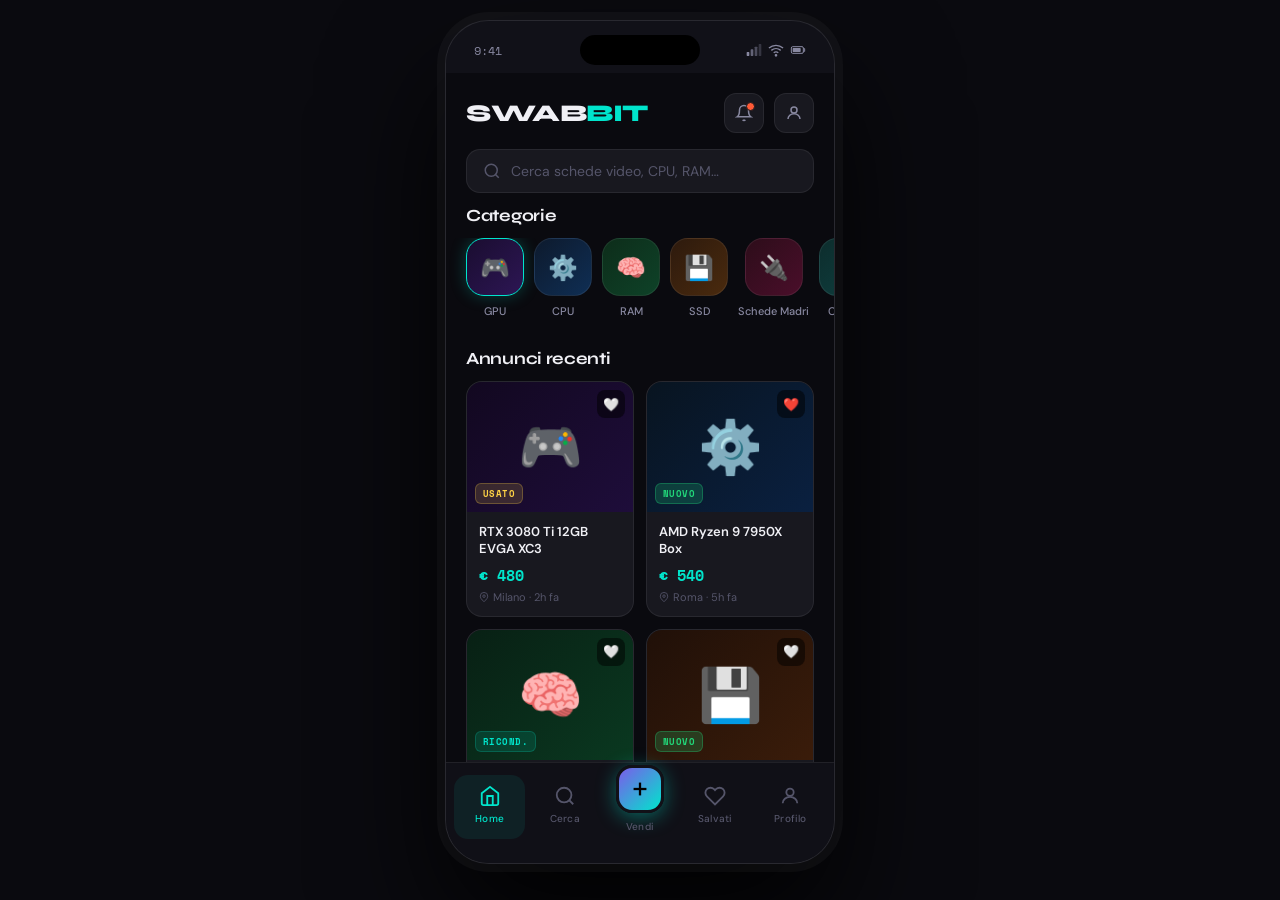
==== commit 27ee2e99: "sito_prova" ====
--- a/techmarket.html
+++ b/techmarket.html
@@ -225,6 +225,7 @@
     letter-spacing: -0.3px;
     padding: 0 20px;
     margin-bottom: 12px;
+
   }
   .categories-scroll {
     display: flex;
@@ -233,6 +234,7 @@
     overflow-x: auto;
     scrollbar-width: none;
     margin-bottom: 20px;
+    min-height: 10vh;
   }
   .categories-scroll::-webkit-scrollbar { display: none; }
   .cat-chip {
@@ -1249,7 +1251,7 @@
     <div class="page page-home active" id="page-home">
 
       <div class="home-header">
-        <div class="logo">Tech<span>Hub</span></div>
+        <div class="logo">SWAB<span>BIT</span></div>
         <div class="header-actions">
           <div class="icon-btn notif-dot">
             <svg viewBox="0 0 24 24" fill="none" stroke="currentColor" stroke-width="2"><path d="M18 8A6 6 0 006 8c0 7-3 9-3 9h18s-3-2-3-9"/><path d="M13.73 21a2 2 0 01-3.46 0"/></svg>
@@ -1296,14 +1298,7 @@
         </div>
       </div>
 
-      <!-- FEATURED BANNER -->
-      <div class="featured-banner" onclick="showPage('product')">
-        <div class="featured-badge">🔥 TOP OFFERTA</div>
-        <div class="featured-tag">SCHEDA VIDEO</div>
-        <div class="featured-title">RTX 4090<br><span>24GB GDDR6X</span></div>
-        <div class="featured-sub">ASUS ROG STRIX · Come nuova</div>
-        <div class="featured-price">€ 1.250</div>
-      </div>
+
 
       <!-- LISTINGS -->
       <div class="section-title">Annunci recenti</div>
